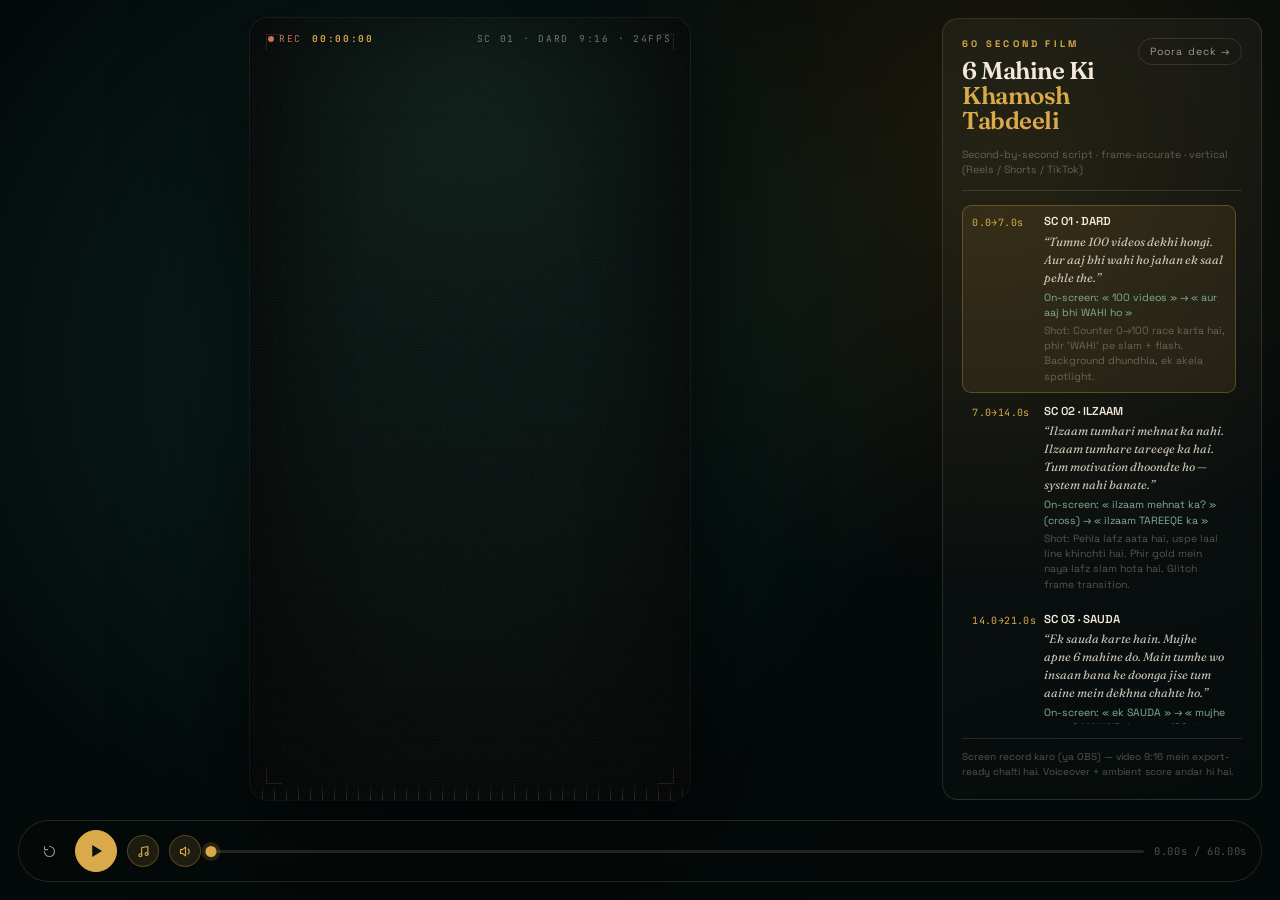
==== app/video.html @ c56630d2 "Add Khamosh Tabdeeli studio: 60s vertical film + 38-slide cinematic deck with Urdu narration - New v" ====
<!DOCTYPE html>
<html lang="ur-PK">
<head>
<meta charset="UTF-8" />
<meta name="viewport" content="width=device-width, initial-scale=1, viewport-fit=cover" />
<title>60 Second — 6 Mahine Ki Khamosh Tabdeeli</title>
<meta name="description" content="60-second vertical cinematic video: 6 mahine ki khamosh tabdeeli. Frame-by-frame timed scenes with Urdu narration." />
<link rel="preconnect" href="https://fonts.googleapis.com">
<link rel="preconnect" href="https://fonts.gstatic.com" crossorigin>
<link href="https://fonts.googleapis.com/css2?family=Fraunces:ital,opsz,wght@0,9..144,300..900;1,9..144,300..900&family=Space+Grotesk:wght@300..700&family=JetBrains+Mono:wght@400;700&family=Noto+Nastaliq+Urdu:wght@400..700&display=swap" rel="stylesheet">
<link rel="stylesheet" href="./video.css" />
</head>
<body>

<div class="room">
  <div class="room-glow" aria-hidden="true"></div>

  <!-- vertical 9:16 stage -->
  <div class="frame" id="frame">
    <div class="screen" id="screen">
      <div class="layers" id="layers"></div>
      <div class="scr-grain" aria-hidden="true"></div>
      <div class="scr-vig" aria-hidden="true"></div>
      <div class="scr-scan" aria-hidden="true"></div>
      <div class="scr-safe" aria-hidden="true"><i></i><i></i><i></i><i></i></div>

      <!-- HUD -->
      <div class="hud">
        <div class="hud-l">
          <span class="rec"><i></i>REC</span>
          <span class="tc" id="tc">00:00:00</span>
        </div>
        <div class="hud-r">
          <span id="sceneTag">SC 01</span>
          <span class="fps">9:16 · 24fps</span>
        </div>
      </div>

      <!-- beat ruler -->
      <div class="ruler" id="ruler"></div>
    </div>
  </div>

  <!-- side panel: second-by-second script -->
  <aside class="panel">
    <div class="panel-top">
      <div>
        <div class="p-kick">60 SECOND FILM</div>
        <h1 class="p-title">6 Mahine Ki<br><span>Khamosh Tabdeeli</span></h1>
      </div>
      <a class="deck-link" href="./index.html">Poora deck →</a>
    </div>
    <div class="p-sub">Second-by-second script · frame-accurate · vertical (Reels / Shorts / TikTok)</div>
    <div class="beats" id="beats"></div>
    <div class="p-note">Screen record karo (ya OBS) — video 9:16 mein export-ready chalti hai. Voiceover + ambient score andar hi hai.</div>
  </aside>

  <!-- transport -->
  <div class="transport">
    <button id="btnRestart" title="Restart (R)"><svg viewBox="0 0 24 24"><path d="M4 12a8 8 0 108-8"/><path d="M4 4v5h5"/></svg></button>
    <button id="btnPlay" class="big" title="Play / Pause (Space)"><svg viewBox="0 0 24 24" class="ic-play"><path d="M7 4l13 8-13 8z"/></svg><svg viewBox="0 0 24 24" class="ic-pause"><path d="M7 4h4v16H7zM13 4h4v16h-4z"/></svg></button>
    <button id="btnMute" class="on" title="Music (M)"><svg viewBox="0 0 24 24"><path d="M9 18V6l10-2v12"/><circle cx="7" cy="18" r="2.4"/><circle cx="17" cy="16" r="2.4"/></svg></button>
    <button id="btnVoice" class="on" title="Narration (V)"><svg viewBox="0 0 24 24"><path d="M4 9h3l5-4v14l-5-4H4zM16 8a5 5 0 010 8"/></svg></button>
    <div class="scrub" id="scrub"><i id="scrubFill"></i><b id="scrubHead"></b></div>
    <div class="t-readout" id="readout">0.00s / 60.00s</div>
  </div>
</div>

<script type="module" src="./video.js"></script>
</body>
</html>
---- app/video.css ----
/* =========================================================
   60-SECOND VERTICAL FILM — theme: Pine ink / Parchment / Brass
   ========================================================= */
:root{
  --ink:#060f0d; --ink2:#0a1815; --paper:#f2e9d8;
  --dim:rgba(242,233,216,.62); --faint:rgba(242,233,216,.32);
  --line:rgba(242,233,216,.13);
  --gold:#d9a94a; --sage:#7fae94; --clay:#c9705a;
  --ease:cubic-bezier(.16,1,.3,1);
}
*{box-sizing:border-box;margin:0;padding:0}
html,body{height:100%}
body{
  background:#04090a;color:var(--paper);overflow:hidden;
  font-family:"Space Grotesk",ui-sans-serif,system-ui,sans-serif;
  -webkit-font-smoothing:antialiased;
}
::selection{background:var(--gold);color:var(--ink)}

.room{position:fixed;inset:0;display:grid;grid-template-columns:1fr minmax(300px,25vw);grid-template-rows:1fr auto;gap:clamp(10px,1.6vw,26px);padding:clamp(12px,2vh,26px)}
.room-glow{position:fixed;inset:0;z-index:0;pointer-events:none;
  background:radial-gradient(60vw 60vw at 32% 40%,rgba(18,68,58,.5),transparent 70%),
             radial-gradient(50vw 50vw at 78% 18%,rgba(74,58,18,.35),transparent 70%);}
.frame{grid-column:1;grid-row:1;position:relative;z-index:2;display:grid;place-items:center;min-height:0}
.screen{
  position:relative;height:100%;aspect-ratio:9/16;max-width:100%;
  background:radial-gradient(120% 90% at 50% 0%,#0d2019 0%,#071210 46%,#040a09 100%);
  border-radius:18px;overflow:hidden;
  box-shadow:0 40px 120px rgba(0,0,0,.75),0 0 0 1px rgba(242,233,216,.09),inset 0 0 90px rgba(0,0,0,.6);
}
.layers{position:absolute;inset:0}

/* overlays */
.scr-grain{position:absolute;inset:-100%;z-index:8;pointer-events:none;opacity:.07;
  background-image:url("data:image/svg+xml;utf8,<svg xmlns='http://www.w3.org/2000/svg' width='160' height='160'><filter id='n'><feTurbulence type='fractalNoise' baseFrequency='.85' numOctaves='3' stitchTiles='stitch'/></filter><rect width='160' height='160' filter='url(%23n)'/></svg>");
  animation:gm .6s steps(3) infinite}
@keyframes gm{0%{transform:translate(0,0)}50%{transform:translate(-2%,1%)}100%{transform:translate(1%,-2%)}}
.scr-vig{position:absolute;inset:0;z-index:7;pointer-events:none;background:radial-gradient(ellipse at 50% 46%,transparent 40%,rgba(0,0,0,.62) 100%)}
.scr-scan{position:absolute;inset:0;z-index:7;pointer-events:none;opacity:.14;
  background:repeating-linear-gradient(to bottom,rgba(255,255,255,.05) 0 1px,transparent 1px 3px)}
.scr-safe{position:absolute;inset:0;z-index:6;pointer-events:none}
.scr-safe i{position:absolute;width:16px;height:16px;border:1px solid rgba(217,169,74,.28)}
.scr-safe i:nth-child(1){left:16px;top:16px;border-right:0;border-bottom:0}
.scr-safe i:nth-child(2){right:16px;top:16px;border-left:0;border-bottom:0}
.scr-safe i:nth-child(3){left:16px;bottom:16px;border-right:0;border-top:0}
.scr-safe i:nth-child(4){right:16px;bottom:16px;border-left:0;border-top:0}

.hud{position:absolute;left:0;right:0;top:0;z-index:9;display:flex;justify-content:space-between;padding:14px 18px;font-family:"JetBrains Mono",ui-monospace,monospace;font-size:9.5px;letter-spacing:.18em;color:rgba(242,233,216,.45);text-transform:uppercase;pointer-events:none}
.hud-l,.hud-r{display:flex;gap:10px;align-items:center}
.rec{display:flex;gap:5px;align-items:center;color:var(--clay)}
.rec i{width:6px;height:6px;border-radius:50%;background:var(--clay);animation:blink 1.1s steps(2) infinite}
@keyframes blink{50%{opacity:.15}}
.tc{color:var(--gold);font-weight:700}

.ruler{position:absolute;left:0;right:0;bottom:0;height:16px;z-index:9;pointer-events:none;opacity:.5;
  background-image:repeating-linear-gradient(to right,rgba(242,233,216,.35) 0 1px,transparent 1px 12px);
  -webkit-mask-image:linear-gradient(to top,#000,transparent);mask-image:linear-gradient(to top,#000,transparent)}

/* ---------- scene layer atoms ---------- */
.lay{position:absolute;inset:0;display:flex;flex-direction:column;justify-content:center;padding:0 8.5%;opacity:0;will-change:transform,opacity}
.lay.top{justify-content:flex-start;padding-top:16%}
.lay.bot{justify-content:flex-end;padding-bottom:16%}
.lay.center{text-align:center;align-items:center}

.k{font-size:clamp(7px,1.05vw,10.5px);letter-spacing:.42em;text-transform:uppercase;color:var(--gold);font-weight:700}
.big{font-family:"Fraunces",Georgia,serif;font-weight:600;letter-spacing:-.035em;line-height:.9;
  font-size:clamp(30px,6.6vw,74px)}
.huge{font-family:"Fraunces",Georgia,serif;font-weight:600;letter-spacing:-.05em;line-height:.82;
  font-size:clamp(46px,11vw,130px)}
.mid{font-family:"Fraunces",Georgia,serif;font-weight:500;font-size:clamp(18px,3vw,34px);line-height:1.12;letter-spacing:-.02em}
.body{font-size:clamp(11px,1.5vw,16.5px);line-height:1.55;color:var(--dim)}
.mono{font-family:"JetBrains Mono",monospace;font-size:clamp(9px,1.15vw,12px);letter-spacing:.14em;color:var(--faint)}
.gold{color:var(--gold)} .sage{color:var(--sage)} .clay{color:var(--clay)}
.urd{font-family:"Noto Nastaliq Urdu",serif;direction:rtl;line-height:2.2;font-size:clamp(12px,1.8vw,20px);color:var(--dim)}
.outline{color:transparent;-webkit-text-stroke:1.2px rgba(217,169,74,.75)}
.gap{height:clamp(8px,1.4vw,18px)}
.gap2{height:clamp(16px,2.6vw,34px)}
.rule{height:1px;width:100%;background:linear-gradient(90deg,var(--gold),rgba(217,169,74,.05))}

.stack-words{display:flex;flex-direction:column;gap:.12em}
.grid7{display:grid;grid-template-columns:repeat(3,1fr);gap:6px}
.grid7 div{border:1px solid var(--line);border-radius:8px;padding:8px 4px;text-align:center;font-size:clamp(8px,1.05vw,11.5px);color:var(--dim);background:rgba(242,233,216,.03)}
.grid7 div.hot{border-color:rgba(217,169,74,.5);color:var(--gold);background:rgba(217,169,74,.1)}
.slams{display:flex;flex-direction:column;gap:.28em}
.slams div{font-family:"Fraunces",Georgia,serif;font-weight:600;font-size:clamp(17px,2.9vw,33px);letter-spacing:-.02em;display:flex;gap:.6em;align-items:baseline}
.slams span{font-family:"JetBrains Mono",monospace;font-size:.34em;color:var(--gold);letter-spacing:.1em}
.cross{position:relative;display:inline-block}
.cross::after{content:"";position:absolute;left:-4%;right:-4%;top:52%;height:2px;background:var(--clay);transform:scaleX(0);transform-origin:left;transition:transform .3s var(--ease)}
.cross.hit::after{transform:scaleX(1)}
.counter{font-family:"Fraunces",Georgia,serif;font-weight:700;font-size:clamp(70px,17vw,200px);line-height:.8;letter-spacing:-.06em;color:var(--gold);text-shadow:0 0 60px rgba(217,169,74,.35)}
.cta{border:1px solid rgba(217,169,74,.5);border-radius:999px;padding:10px 22px;font-size:clamp(10px,1.3vw,14px);letter-spacing:.12em;color:var(--gold);background:rgba(217,169,74,.08)}
.flash{position:absolute;inset:0;background:#f2e9d8;opacity:0;z-index:10;pointer-events:none}
.ring{position:absolute;left:50%;top:50%;width:34%;aspect-ratio:1;transform:translate(-50%,-50%);border:1px solid rgba(217,169,74,.35);border-radius:50%;z-index:1}
.ring.two{width:58%;border-color:rgba(127,174,148,.22)}

/* ---------- right panel ---------- */
.panel{grid-column:2;grid-row:1;position:relative;z-index:2;display:flex;flex-direction:column;gap:14px;min-height:0;
  border:1px solid var(--line);border-radius:16px;padding:clamp(14px,1.5vw,22px);
  background:linear-gradient(160deg,rgba(242,233,216,.05),rgba(242,233,216,.012))}
.panel-top{display:flex;justify-content:space-between;align-items:flex-start;gap:12px}
.p-kick{font-size:9.5px;letter-spacing:.34em;color:var(--gold);font-weight:700;margin-bottom:8px}
.p-title{font-family:"Fraunces",Georgia,serif;font-weight:600;font-size:clamp(18px,1.9vw,27px);line-height:1.02;letter-spacing:-.02em}
.p-title span{color:var(--gold)}
.deck-link{font-size:10.5px;letter-spacing:.1em;color:var(--dim);text-decoration:none;border:1px solid var(--line);border-radius:999px;padding:6px 11px;white-space:nowrap;transition:.3s var(--ease)}
.deck-link:hover{color:var(--gold);border-color:rgba(217,169,74,.45)}
.p-sub{font-size:10.5px;line-height:1.5;color:var(--faint);border-bottom:1px solid var(--line);padding-bottom:12px}
.beats{overflow-y:auto;display:flex;flex-direction:column;gap:2px;padding-right:6px;flex:1;min-height:0}
.beats::-webkit-scrollbar{width:4px}.beats::-webkit-scrollbar-thumb{background:rgba(217,169,74,.35);border-radius:4px}
.beat{display:grid;grid-template-columns:62px 1fr;gap:10px;padding:8px 9px;border-radius:9px;border:1px solid transparent;transition:.35s var(--ease);cursor:pointer}
.beat:hover{background:rgba(242,233,216,.045)}
.beat.on{background:rgba(217,169,74,.1);border-color:rgba(217,169,74,.3)}
.beat .bt{font-family:"JetBrains Mono",monospace;font-size:10px;color:var(--gold);letter-spacing:.04em;padding-top:2px}
.beat .bw{font-size:11.5px;font-weight:600;line-height:1.35}
.beat .bd{font-size:10.5px;line-height:1.45;color:var(--faint);margin-top:3px}
.beat .bd.vo{color:rgba(242,233,216,.82);font-family:"Fraunces",Georgia,serif;font-style:italic;font-size:12px;line-height:1.5}
.beat .bd.sc{color:var(--sage)}
.p-note{font-size:10px;line-height:1.5;color:var(--faint);border-top:1px solid var(--line);padding-top:10px}

/* ---------- transport ---------- */
.transport{grid-column:1/-1;grid-row:2;position:relative;z-index:3;display:flex;align-items:center;gap:10px;
  border:1px solid var(--line);border-radius:999px;padding:9px 14px;background:rgba(4,10,9,.75);backdrop-filter:blur(12px)}
.transport button{width:32px;height:32px;border-radius:50%;border:1px solid transparent;background:transparent;color:var(--dim);display:grid;place-items:center;cursor:pointer;transition:.28s var(--ease);flex:0 0 auto}
.transport button:hover{background:rgba(242,233,216,.09);color:var(--paper)}
.transport button.on{color:var(--gold);background:rgba(217,169,74,.12);border-color:rgba(217,169,74,.3)}
.transport button svg{width:15px;height:15px;fill:none;stroke:currentColor;stroke-width:1.8;stroke-linecap:round;stroke-linejoin:round}
.transport button.big{width:42px;height:42px;background:var(--gold);color:#06120f;border-color:var(--gold)}
.transport button.big:hover{filter:brightness(1.1);background:var(--gold)}
.transport button.big svg{width:18px;height:18px;fill:currentColor;stroke:none}
.transport .ic-pause{display:none}
.transport.playing .ic-play{display:none}
.transport.playing .ic-pause{display:block}
.scrub{position:relative;flex:1;height:26px;cursor:pointer;display:flex;align-items:center}
.scrub::before{content:"";position:absolute;left:0;right:0;height:3px;border-radius:3px;background:rgba(242,233,216,.12)}
#scrubFill{position:absolute;left:0;height:3px;border-radius:3px;background:linear-gradient(90deg,rgba(217,169,74,.4),var(--gold));width:0}
#scrubHead{position:absolute;width:11px;height:11px;border-radius:50%;background:var(--gold);left:0;transform:translateX(-50%);box-shadow:0 0 0 4px rgba(217,169,74,.16)}
.t-readout{font-family:"JetBrains Mono",monospace;font-size:10.5px;color:var(--faint);letter-spacing:.06em;white-space:nowrap}

@media (max-width:900px){
  .room{grid-template-columns:1fr;grid-template-rows:1fr auto auto}
  .panel{grid-column:1;grid-row:2;max-height:26vh}
  .transport{grid-row:3}
}
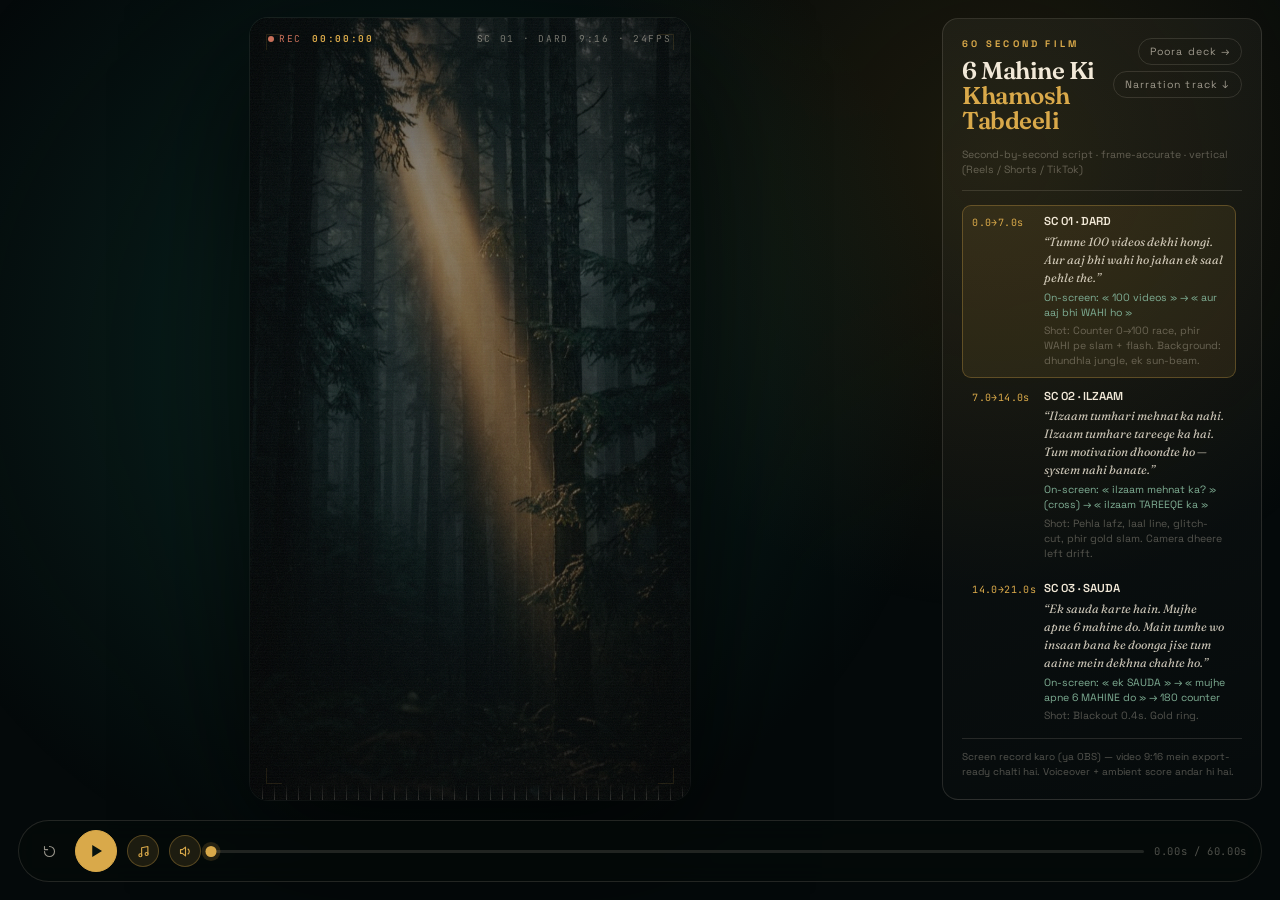
==== commit 3372d765: "Cinematic v3: Ken Burns backgrounds, handheld camera, particles, shockwaves, word-sync captions + fu" ====
--- a/app/video.html
+++ b/app/video.html
@@ -18,7 +18,15 @@
   <!-- vertical 9:16 stage -->
   <div class="frame" id="frame">
     <div class="screen" id="screen">
-      <div class="layers" id="layers"></div>
+      <div class="bgs" aria-hidden="true"><div class="bg" id="bgA"></div><div class="bg" id="bgB"></div></div>
+      <div class="parts" id="parts" aria-hidden="true"></div>
+      <div class="cam" id="cam">
+        <div class="layers" id="layers"></div>
+      </div>
+      <div class="caps" id="caps" aria-hidden="true">
+        <div class="cap-line" id="capLine"></div>
+        <div class="cap-bar"><i id="capBar"></i></div>
+      </div>
       <div class="scr-grain" aria-hidden="true"></div>
       <div class="scr-vig" aria-hidden="true"></div>
       <div class="scr-scan" aria-hidden="true"></div>
@@ -48,7 +56,10 @@
         <div class="p-kick">60 SECOND FILM</div>
         <h1 class="p-title">6 Mahine Ki<br><span>Khamosh Tabdeeli</span></h1>
       </div>
-      <a class="deck-link" href="./index.html">Poora deck →</a>
+      <div class="p-links">
+        <a class="deck-link" href="./index.html">Poora deck →</a>
+        <a class="deck-link" href="./assets/vo/v2-full.mp3" download>Narration track ↓</a>
+      </div>
     </div>
     <div class="p-sub">Second-by-second script · frame-accurate · vertical (Reels / Shorts / TikTok)</div>
     <div class="beats" id="beats"></div>
--- a/app/video.css
+++ b/app/video.css
@@ -140,3 +140,60 @@
   .panel{grid-column:1;grid-row:2;max-height:26vh}
   .transport{grid-row:3}
 }
+
+/* =========================================================
+   CINEMATIC LAYER v2 — backgrounds, camera, particles,
+   beat shockwaves, captions, light sweep
+   ========================================================= */
+.bgs{position:absolute;inset:0;z-index:0;overflow:hidden}
+.bg{position:absolute;inset:-6%;background-size:cover;background-position:center;opacity:0;
+  transition:opacity 1.1s cubic-bezier(.4,0,.2,1);will-change:transform,opacity}
+.bg.active{opacity:1;animation:kenburns 16s cubic-bezier(.3,.7,.3,1) forwards}
+.bg::after{content:"";position:absolute;inset:0;
+  background:linear-gradient(180deg,rgba(4,9,10,.72) 0%,rgba(4,9,10,.45) 34%,rgba(4,9,10,.55) 70%,rgba(4,9,10,.86) 100%),
+             radial-gradient(90% 70% at 50% 42%,transparent 30%,rgba(4,9,10,.6) 100%)}
+@keyframes kenburns{from{transform:scale(1.02) translate3d(0,0,0)}to{transform:scale(1.16) translate3d(-1.5%,-2%,0)}}
+
+.cam{position:absolute;inset:0;z-index:2;will-change:transform}
+.cam .layers{position:absolute;inset:0}
+
+.parts{position:absolute;inset:0;z-index:3;pointer-events:none;overflow:hidden}
+.parts i{position:absolute;bottom:-4%;border-radius:50%;background:var(--gold);
+  box-shadow:0 0 6px rgba(217,169,74,.8);opacity:0;animation:floatup linear infinite}
+@keyframes floatup{
+  0%{transform:translate3d(0,0,0);opacity:0}
+  12%{opacity:var(--o,.35)}
+  85%{opacity:var(--o,.35)}
+  100%{transform:translate3d(var(--dx,0),-112%,0);opacity:0}
+}
+
+.shock{position:absolute;left:50%;top:50%;z-index:5;width:12px;height:12px;margin:-6px 0 0 -6px;
+  border:1px solid rgba(217,169,74,.5);border-radius:50%;pointer-events:none;
+  animation:shockout .95s cubic-bezier(.16,1,.3,1) forwards}
+@keyframes shockout{from{transform:scale(1);opacity:.5}to{transform:scale(34);opacity:0}}
+
+.scr-sweep{position:absolute;inset:0;z-index:11;pointer-events:none;overflow:hidden;opacity:0}
+.scr-sweep.go{animation:sweepgo 1.15s cubic-bezier(.4,0,.2,1) forwards}
+.scr-sweep::before{content:"";position:absolute;top:-20%;bottom:-20%;width:38%;left:-45%;
+  background:linear-gradient(100deg,transparent,rgba(242,233,216,.16) 40%,rgba(217,169,74,.22) 55%,transparent);
+  transform:skewX(-14deg)}
+@keyframes sweepgo{0%{opacity:1}0%{transform:translateX(0)}100%{opacity:1;transform:translateX(160%)}}
+.scr-sweep.go::before{animation:sweepin 1.15s cubic-bezier(.4,0,.2,1) forwards}
+@keyframes sweepin{from{left:-45%}to{left:115%}}
+
+.caps{position:absolute;left:7%;right:7%;bottom:9.5%;z-index:9;display:flex;flex-direction:column;gap:7px;pointer-events:none}
+.cap-line{font-family:"Space Grotesk",sans-serif;font-weight:600;font-size:clamp(11px,1.5vw,16.5px);line-height:1.42;
+  letter-spacing:.01em;text-align:center;min-height:2.8em;display:flex;flex-wrap:wrap;justify-content:center;gap:.32em;
+  text-shadow:0 2px 14px rgba(0,0,0,.85)}
+.cap-line b{font-weight:600;color:rgba(242,233,216,.24);transition:color .22s ease,transform .22s ease}
+.cap-line b.on{color:var(--paper)}
+.cap-line b.hl.on{color:var(--gold)}
+.cap-bar{height:2px;background:rgba(242,233,216,.14);border-radius:2px;overflow:hidden}
+.cap-bar i{display:block;height:100%;width:0;background:var(--gold)}
+
+.p-links{display:flex;flex-direction:column;gap:6px;align-items:flex-end}
+
+@media (prefers-reduced-motion:reduce){
+  .bg.active{animation:none}
+  .parts i,.shock{display:none}
+}
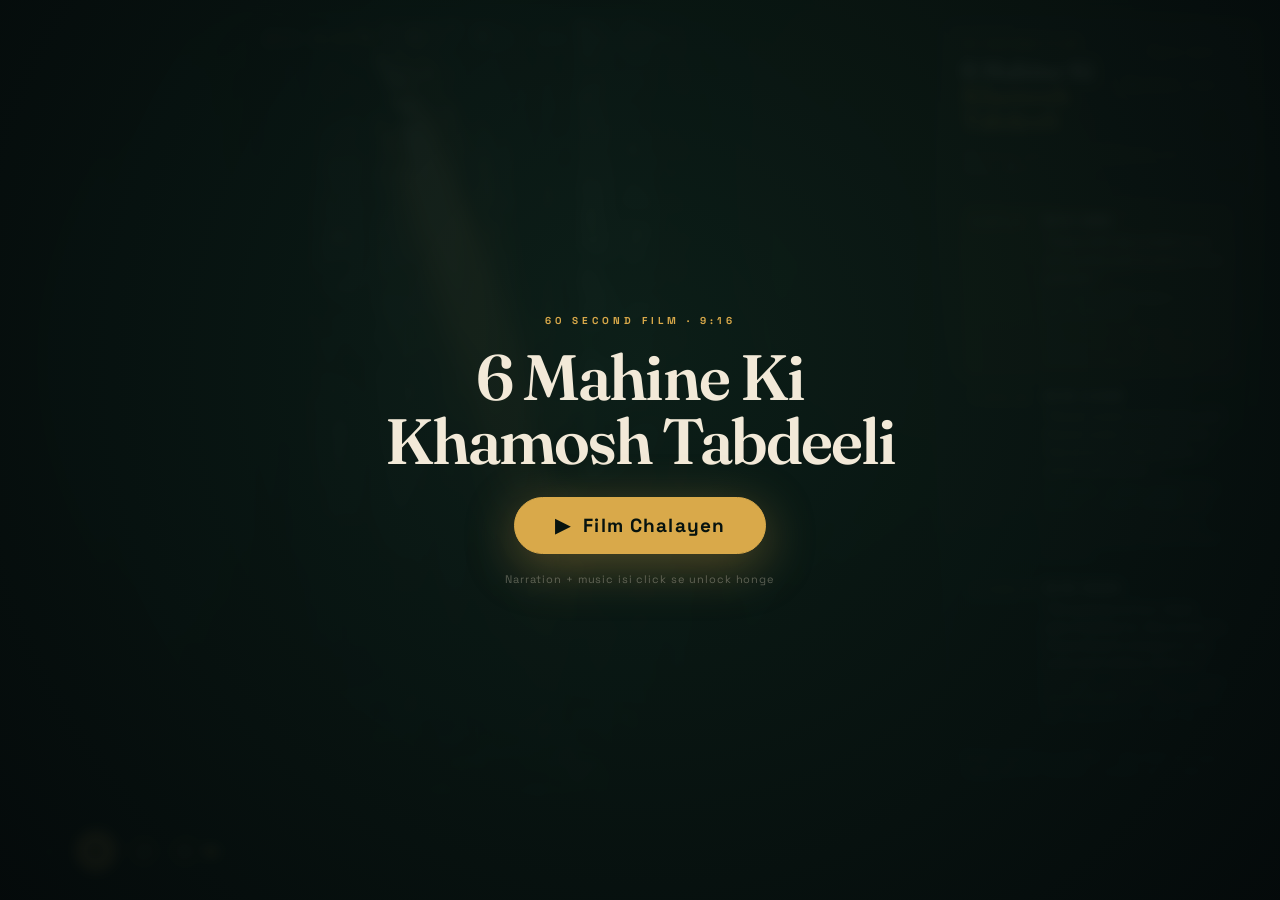
==== commit e2959f41: "Add first-click PLAY gate to unlock narration + start film instantly Co-authored-by: arena-agent <29" ====
--- a/app/video.html
+++ b/app/video.html
@@ -66,6 +66,16 @@
     <div class="p-note">Screen record karo (ya OBS) — video 9:16 mein export-ready chalti hai. Voiceover + ambient score andar hi hai.</div>
   </aside>
 
+  <!-- big first-click gate (audio unlock + play) -->
+  <div class="gate" id="gate">
+    <div class="gate-in">
+      <div class="gate-k">60 SECOND FILM · 9:16</div>
+      <div class="gate-t">6 Mahine Ki<br>Khamosh Tabdeeli</div>
+      <button id="gateBtn">▶ &nbsp;Film Chalayen</button>
+      <div class="gate-s">Narration + music isi click se unlock honge</div>
+    </div>
+  </div>
+
   <!-- transport -->
   <div class="transport">
     <button id="btnRestart" title="Restart (R)"><svg viewBox="0 0 24 24"><path d="M4 12a8 8 0 108-8"/><path d="M4 4v5h5"/></svg></button>
--- a/app/video.css
+++ b/app/video.css
@@ -197,3 +197,19 @@
   .bg.active{animation:none}
   .parts i,.shock{display:none}
 }
+
+/* ---------- first-click gate ---------- */
+.gate{position:fixed;inset:0;z-index:80;display:grid;place-items:center;
+  background:radial-gradient(70vw 70vw at 50% 40%,rgba(13,32,25,.9),rgba(4,9,10,.97));
+  backdrop-filter:blur(6px);transition:opacity .7s cubic-bezier(.16,1,.3,1),visibility 0s linear .7s}
+.gate.off{opacity:0;visibility:hidden;pointer-events:none}
+.gate-in{display:flex;flex-direction:column;align-items:center;gap:18px;text-align:center;padding:20px}
+.gate-k{font-size:10px;letter-spacing:.4em;color:var(--gold);font-weight:700}
+.gate-t{font-family:"Fraunces",Georgia,serif;font-weight:600;font-size:clamp(30px,6vw,64px);line-height:1;letter-spacing:-.03em}
+.gate button{
+  margin-top:6px;border:1px solid var(--gold);border-radius:999px;cursor:pointer;
+  background:var(--gold);color:#07130f;font-family:"Space Grotesk",sans-serif;font-weight:700;
+  font-size:clamp(14px,1.6vw,19px);letter-spacing:.06em;padding:15px 40px;
+  box-shadow:0 12px 50px rgba(217,169,74,.35);transition:transform .3s cubic-bezier(.16,1,.3,1),filter .3s}
+.gate button:hover{transform:translateY(-3px) scale(1.03);filter:brightness(1.08)}
+.gate-s{font-size:11px;color:var(--faint);letter-spacing:.08em}
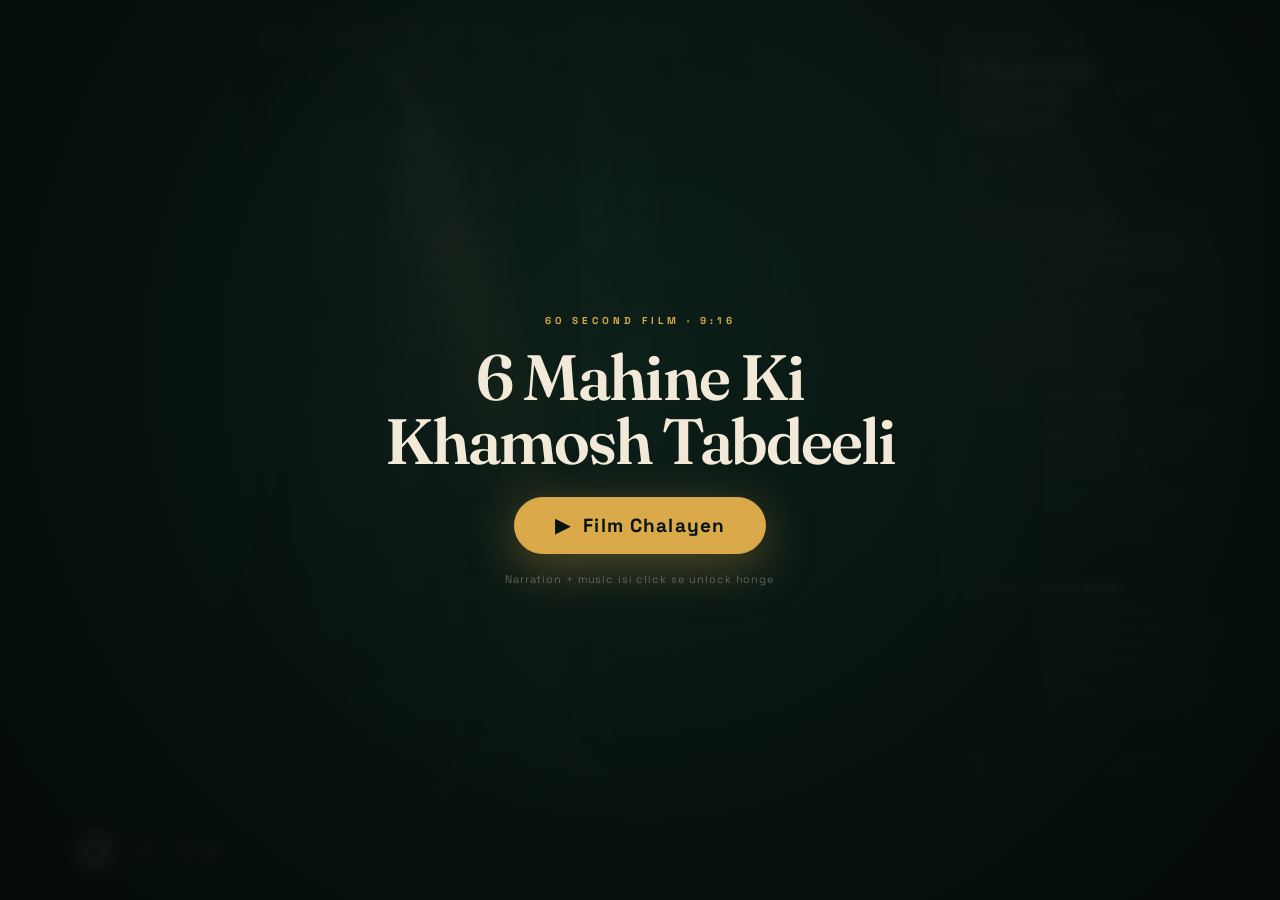
==== commit b45ecbd6: "Render real 60s MP4 (720x1280@30, narration+score+captions) via Pillow frame renderer; Range-support" ====
--- a/app/video.html
+++ b/app/video.html
@@ -59,6 +59,7 @@
       <div class="p-links">
         <a class="deck-link" href="./index.html">Poora deck →</a>
         <a class="deck-link" href="./assets/vo/v2-full.mp3" download>Narration track ↓</a>
+        <a class="deck-link" href="./exports/khamosh-tabdeeli-60s.mp4" download>MP4 video ↓</a>
       </div>
     </div>
     <div class="p-sub">Second-by-second script · frame-accurate · vertical (Reels / Shorts / TikTok)</div>
